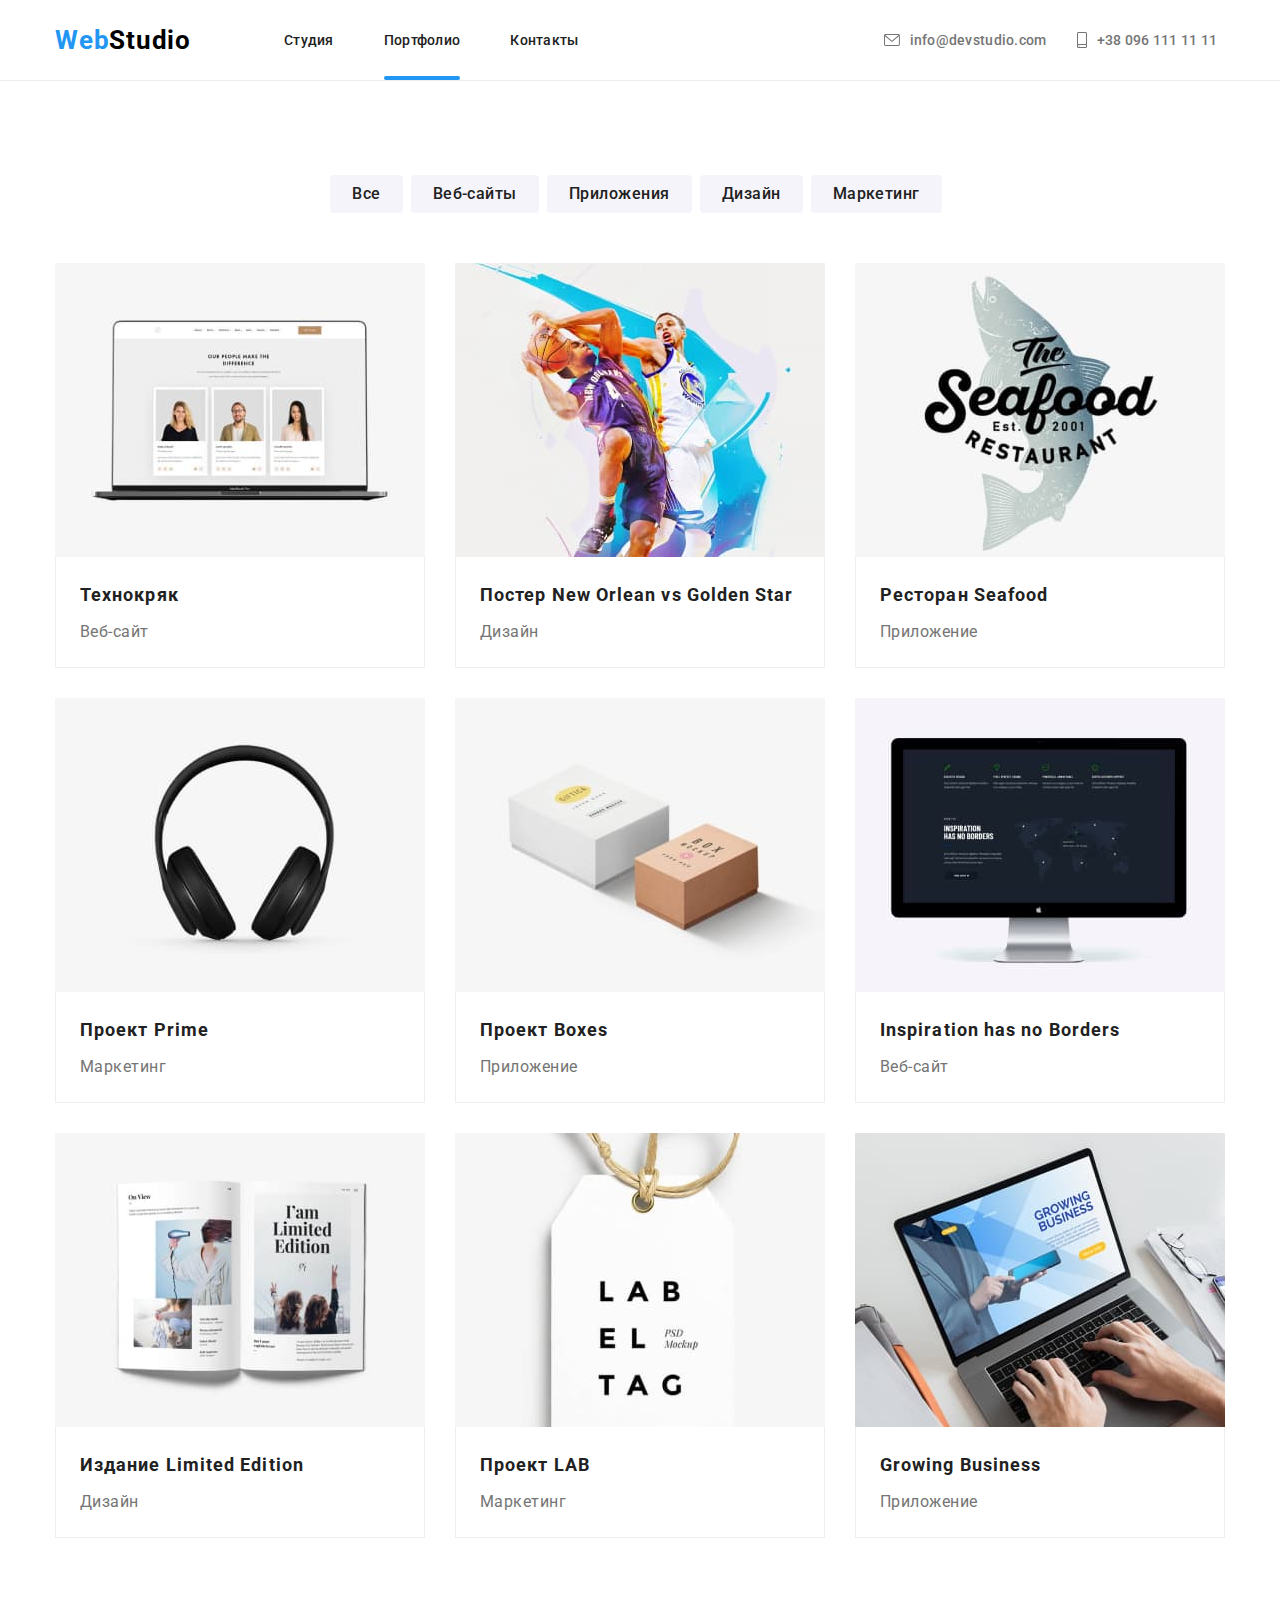
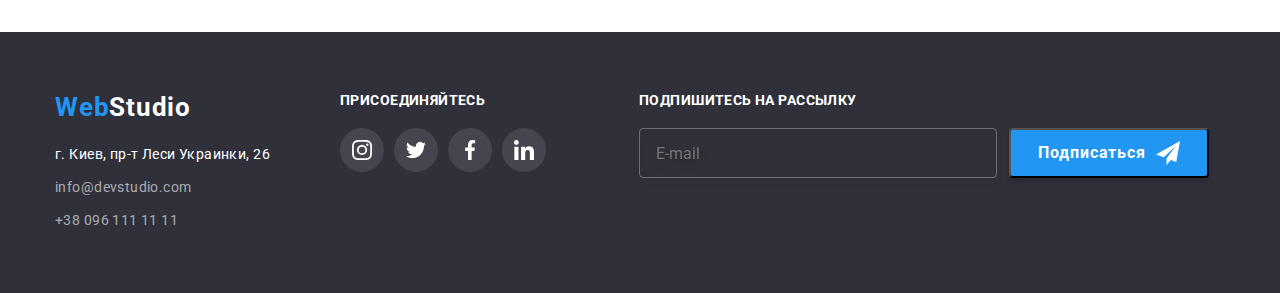
==== portfolio.html @ 7c9dad48 "Добавила размерку и оформление новых элементов из макета домашнего задания #6" ====
<!DOCTYPE html>
<html lang="ru">
<head>
    <meta charset="UTF-8">
    <meta name="viewport" content="width=device-width, initial-scale=1.0">
    <title>Портфолио</title>
    <link rel="stylesheet" href="https://cdnjs.cloudflare.com/ajax/libs/modern-normalize/1.0.0/modern-normalize.css">
    <link href="https://fonts.googleapis.com/css2?family=Raleway:wght@700&family=Roboto:wght@400;500;700;900&display=swap" rel="stylesheet">
    <link rel="stylesheet" href="css/styles.css"> 
</head>
<body>
    <header class="header ">
        <div class="container container-header">
        <nav class="navigation">
            <div class="logo-container">
            <a class="logo link" lang="en" href="./index.html" aria-label="webstudio logo"><span class="logo-web">Web</span>Studio</a> 
           </div>
            <ul class="navigation-list list">
                <li class="navigation-list-item">
                    <a class="navigation-list-link link" href="./index.html" >Студия
                    </a>
                </li>
                <li class="navigation-list-item">
                    <a class="navigation-list-link portfolio link" href="./portfolio.html">Портфолио</a>
                </li>
                <li class="navigation-list-item">
                    <a class="navigation-list-link link" href="">Контакты</a>
                </li>
            </ul>
            <address class="address ">
            <ul class="address-list list">
                <li class="address-list-item">
                  <a  
                  class="address-list-link link " href="mailto:info@devstudio.com">
                  <svg class="header-address-icon" width="16" height="12">
                    <use href="./images/symbol.svg#icon-envelope"></use>
                </svg>
                  info@devstudio.com</a>

                </li>
                <li class="address-list-item">
                   <a class="address-list-link link " href="tel:+380961111111">
                    <svg class="header-address-icon" width="10" height="16">
                        <use href="./images/symbol.svg#icon-smartphone"></use>
                    </svg>
                    +38 096 111 11 11</a>
                </li>
            </ul>
        </address>
        </nav>
    </div>
        
    </header>
    <main>
        <section class="Portfolio section">
            <div class="container ">
            <h2 class="visually-hidden">Портфолио</h2>
            <ul class="portfolio-btn-list list">
                <li><button class="portfolio-btn" type="button">Все</button></li>
                <li><button class="portfolio-btn" type="button">Веб-сайты</button></li>
                <li><button class="portfolio-btn" type="button">Приложения</button></li>
                <li><button class="portfolio-btn" type="button">Дизайн</button></li>
                <li><button class="portfolio-btn" type="button">Маркетинг</button></li> 
            </ul>
            <ul class="portfolio-gallery list ">
                <li class="portfolio-item" >
                    <div class="portfolio-thumb">
                        <img class="portfolio-img" width="370" height="294" src="./images/portfolio/img1.jpg" alt="сайт технокряка">

                        <div class="portfolio-overlay-thumb">
                            <p class="portfolio-overlay-text">Технокряк это современная площадка распространения коронавируса. Компании используют эту платформу для цифрового шпионажа и атак на защищённые сервера конкурентов.</p>
                         </div>  
                    </div>
                 
                    <div class="card-content">
                        <h3 class="portfolio-title" >Технокряк</h3>
                        <p  class="portfolio-text">Веб-сайт</p>
                    </div>
                
                </li>
                <li class="portfolio-item" >
                    <div class="portfolio-thumb">
                        <img class="portfolio-img" width="370" height="294" src="./images/portfolio/img2.jpg" alt="Постер New Orlean vs Golden Star">

                        <div class="portfolio-overlay-thumb">
                            <p class="portfolio-overlay-text">Технокряк это современная площадка распространения коронавируса. Компании используют эту платформу для цифрового шпионажа и атак на защищённые сервера конкурентов.</p>
                         </div>  
                    </div>
                    
                  
                    <div class="card-content">
                        <h3 class="portfolio-title poster">Постер <span lang="en">New Orlean vs Golden Star </span></h3>
                        <p class="portfolio-text">Дизайн</p>
                    </div>
                   
                </li>
                <li class="portfolio-item" >
                    <div class="portfolio-thumb"> 
                        <img class="portfolio-img" width="370" height="294" src="./images/portfolio/img3.jpg" alt="эмблема ресторана Seafood">

                        <div class="portfolio-overlay-thumb">
                            <p class="portfolio-overlay-text">Технокряк это современная площадка распространения коронавируса. Компании используют эту платформу для цифрового шпионажа и атак на защищённые сервера конкурентов.</p>
                         </div>  
                    </div>
                    
                  
                    <div class="card-content">
                        <h3 class="portfolio-title" >Ресторан Seafood</h3>
                        <p  class="portfolio-text">Приложение</p>
                    </div>
                    
                </li>
                <li class="portfolio-item" >
                    <div class="portfolio-thumb">
                        <img class="portfolio-img" width="370" height="294" src="./images/portfolio/img4.jpg" alt="черные наушники">

                        <div class="portfolio-overlay-thumb">
                            <p class="portfolio-overlay-text">Технокряк это современная площадка распространения коронавируса. Компании используют эту платформу для цифрового шпионажа и атак на защищённые сервера конкурентов.</p>
                         </div>  
                    </div>
                   
                
                    <div class="card-content">
                        <h3 class="portfolio-title" >Проект Prime</h3>
                        <p class="portfolio-text" >Маркетинг</p>
                    </div>
                </li>
                <li class="portfolio-item" >
                    <div class="portfolio-thumb">
                        <img class="portfolio-img" width="370" height="294" src="./images/portfolio/img5.jpg" alt="две коробки">

                        <div class="portfolio-overlay-thumb">
                            <p class="portfolio-overlay-text">Технокряк это современная площадка распространения коронавируса. Компании используют эту платформу для цифрового шпионажа и атак на защищённые сервера конкурентов.</p>
                         </div>  
                    </div>
                   
                 
                    <div class="card-content">
                        <h3 class="portfolio-title" >Проект Boxes</h3>
                    <p  class="portfolio-text">Приложение</p>
                    </div>
                </li>
                <li class="portfolio-item" >
                    <div class="portfolio-thumb">
                        <img class="portfolio-img" width="370" height="294" src="./images/portfolio/img6.jpg" alt="компьютер">

                        <div class="portfolio-overlay-thumb">
                            <p class="portfolio-overlay-text">Технокряк это современная площадка распространения коронавируса. Компании используют эту платформу для цифрового шпионажа и атак на защищённые сервера конкурентов.</p>
                         </div>  
                    </div>
                    
               
                    <div class="card-content">
                        <h3 class="portfolio-title" >Inspiration has no Borders</h3>
                    <p class="portfolio-text" >Веб-сайт</p>
                    </div>
                </li>
                <li class="portfolio-item" >
                    <div class="portfolio-thumb">
                        <img class="portfolio-img" width="370" height="294" src="./images/portfolio/img7.jpg" alt="открытая книга">

                        <div class="portfolio-overlay-thumb">
                            <p class="portfolio-overlay-text">Технокряк это современная площадка распространения коронавируса. Компании используют эту платформу для цифрового шпионажа и атак на защищённые сервера конкурентов.</p>
                         </div>  
                    </div>
                    
               
                    <div class="card-content">
                        <h3 class="portfolio-title" >Издание Limited Edition</h3>
                    <p class="portfolio-text" >Дизайн</p>
                    </div>
                </li>
                <li class="portfolio-item" >
                    <div class="portfolio-thumb">
                        <img class="portfolio-img" width="370" height="294" src="./images/portfolio/img8.jpg" alt="бирка">

                        <div class="portfolio-overlay-thumb">
                            <p class="portfolio-overlay-text">Технокряк это современная площадка распространения коронавируса. Компании используют эту платформу для цифрового шпионажа и атак на защищённые сервера конкурентов.</p>
                         </div>  
                    </div>
                    
              
                    <div class="card-content">
                        <h3 class="portfolio-title" >Проект LAB</h3>
                    <p class="portfolio-text" >Маркетинг</p>
                    </div>
                </li>
                <li class="portfolio-item" >
                    <div class="portfolio-thumb">
                        <img class="portfolio-img"  width="370" height="294" src="./images/portfolio/img9.jpg" alt="открытый ноутбук">

                        <div class="portfolio-overlay-thumb">
                            <p class="portfolio-overlay-text">Технокряк это современная площадка распространения коронавируса. Компании используют эту платформу для цифрового шпионажа и атак на защищённые сервера конкурентов.</p>
                         </div>  
                    </div>
                    
               
                    <div class="card-content">
                        <h3 class="portfolio-title" >Growing Business</h3>
                    <p class="portfolio-text" >Приложение</p>
                    </div>
                </li>
            </ul>
        </div>
        </section>
    </main>
    <footer class="footer">
        <div class="container">
         <ul class="all-footer list">
             <li class="address-part"> 
                <a class="footer-logo link" lang="en" href="./index.html" aria-label="webstudio logo"> <span class="logo-web">Web</span><span class="studio-logo">Studio</span></a> 
       
                <p class="address-location">г. Киев, пр-т Леси Украинки, 26</p>
                <address class="address-footer">
                    <ul class="footer-address list" >
                        <li class="footer-address-item">
                          <a class="footer-address-link link" href="mailto:info@devstudio.com">info@devstudio.com</a>
                        </li>
                        <li class="footer-address-item">
                           <a class="footer-address-link link" href="tel:+380961111111">+38 096 111 11 11</a>
                        </li>
                    </ul>
                    </address>
                   </li>
                 <li class="sosial-part">
                    <h3 class="footers-titles">Присоединяйтесь</h3>
                    <ul class="footer-sosial-list list">
                        <li class="footers-sosial-items">
                            <a class="footer-sosial-link"  href="">
                                <svg class="links-svg" >
                                    <use href="./images/symbol.svg#icon-instagram-footer"></use>
                                </svg>
                            </a>
                        </li>
                        <li class="footers-sosial-items">
                            <a class="footer-sosial-link"  href="">
                                <svg class="links-svg" >
                                    <use href="./images/symbol.svg#icon-twitter-footer"></use>
                                </svg>
                            </a>
                        </li>
                        <li class="footers-sosial-items">
                            <a class="footer-sosial-link"  href="">
                                <svg class="links-svg" >
                                    <use href="./images/symbol.svg#icon-facebook-footer"></use>
                                </svg>
                            </a>
                        </li>
                        <li class="footers-sosial-items">
                            <a class="footer-sosial-link"  href="">
                                <svg class="links-svg" >
                                    <use href="./images/symbol.svg#icon-linkedin-footer"></use>
                                </svg>
                            </a>
                        </li >
                        </ul>
                        <li class="sign-part">
                            <h3 class="footers-titles">Подпишитесь на рассылку</h3>
                            <form action="#" class="sign-part-wrapp">
                                <input type="email"  name="user-email" class="sign-up-input" placeholder="E-mail">
                                <button class="sign-btn" type="submit"> 
                                    <span class=" footers-titles-sign "> Подписаться </span>  
                                  <svg class="sign-svg"   width="24" height="24" >
                                      <use href="./images/symbol.svg#icon-send"></use>
                                  </svg>
                                </button>
                            </form>
                            
                          
                        </li>
                    </ul>
               
      
         

          
          
   
            
           
       
    </div>

    </footer>
    
    
</body>
</html>
---- css/styles.css ----
:root{
  --accent-color:#2196F3;
  --main-font:'Roboto', sans-serif;
  --secondary-font: "Raleway", sans-serif;  
}
html{
  box-sizing: border-box;
}

*,
*::before,
*::after {
  box-sizing: inherit;
  margin: 0;
  padding:0;
}

body {
  font-family: var(--main-font);
  font-style: normal;
}
img{
  display: block;

}
.list{
  list-style: none; 
}

.link {
  text-decoration: none;
}
.address {
  font-style: normal;
}
.container{
  width: 1200px;
  padding: 0 15px;
  margin: 0 auto;
}
.section{
  padding-top: 94px;
  padding-bottom: 94px;
}
.visually-hidden {
  position: absolute !important;
  clip: rect(1px 1px 1px 1px); /* IE6, IE7 */
  clip: rect(1px, 1px, 1px, 1px);
  padding: 0 !important;
  border: 0 !important;
  height: 1px !important;
  width: 1px !important;
  overflow: hidden;
}
.backdrop{
  position: fixed;
  top: 0;
  left: 0;
  width: 100%;
  height: 100%;
  background-color: rgba(0, 0, 0, 0.2);
  transition-duration: 250ms ;
  transition-timing-function:  cubic-bezier(0.4, 0, 0.2, 1);
  overflow-y: auto;
 
}

.is-hidden{
  opacity: 0;
  visibility: hidden;
  pointer-events: none;
  
}
.backdrop.is-hidden{
  opacity: 0;
  visibility: hidden;
  pointer-events: none;
  transition-duration: 250ms ;
  transition-timing-function:  cubic-bezier(0.4, 0, 0.2, 1);
  transition-delay: 250ms;
}

.backdrop.is-hidden.modal{
  transform: translate(-50% , -50%) scale(0) ;
  transition-duration:250ms ;
  transition-timing-function:  cubic-bezier(0.4, 0, 0.2, 1);
  transition-delay: 0ms;
}
.modal-wrapper{
  display: flex;
  justify-content: center;
  align-items: center;
  min-height: 100%;
  padding: 15px;
}
.modal{
  position: relative;
  transform:  scale(1);
  width: 528px;
  height: 581px;
  background-color: #FFFFFF;
  transition-duration: 250ms ;
  transition-timing-function: cubic-bezier(0.4, 0, 0.2, 1);
  transition-delay: 250ms;
  padding: 40px;

}
.modal-form{
  display: flex;
  flex-direction: column;
}
.close-btn{
  position: absolute;
  top: 8px;
  right:8px;
  width: 30px;
  height: 30px;
  border-radius: 50%;
  background-color: #FFFFFF;
  border: 1px solid rgba(0, 0, 0, 0.1);
  cursor: pointer;
}




/*  =========== HEADER  ============ */
.header{
  border-bottom: 1px solid #ECECEC; 
}
.container-header{
  display: flex;
  align-items: center;
  justify-content: space-between;
  height: 80px;   
}


.navigation{
  display: flex;
  align-items: center;
}

.navigation-list{
  display: flex;
  
}
.navigation-list-item:not(:last-child){
margin-right: 50px;
}


 .navigation-list-link.studio::after{
   content: "";
   position: absolute;
   left: 0;
   bottom: 0 ;
   display: block;
   width: 100%;
   height: 4px;
   border-radius: 2px;
   background-color: var(--accent-color);
 }
  .navigation-list-link.portfolio::after{
  content: "";
  position: absolute;
  left: 0;
  bottom: 0 ;
  display: block;
  width: 100%;
  height: 4px;
  border-radius: 2px;
  background-color: var(--accent-color);
}


.address-list{
  display: flex; 
}
.address-list-item:not(:last-child){
  margin-right: 30px;
 }

.address{
  margin-left: 305px;
}
.logo-container{
display: flex;
}
.logo{
 
  font-family:var(--secondary-font)
  font-style: normal;
  font-weight: 700;
  font-size: 26px;
  line-height: 1.192;
  letter-spacing: 0.03em;
  color: #000000;
  margin-right:93px;
 
}

.logo-web{
  color: #2196F3;
}
.studio-logo{
  color: #FFFFFF;
}
.address-list{
display: flex;

}
.address-list-link{
display: flex;
align-items: center;
font-weight: 500;
font-size: 14px;
line-height: 1.143;
letter-spacing: 0.02em;
color: #757575;

transition-duration: 250ms ;
transition-timing-function:cubic-bezier(0.4, 0, 0.2, 1) ;
}
.header-address-icon{
margin-right: 10px;
fill: currentColor;

}
.navigation-list-link{
  position: relative;
  font-weight: 500;
  font-size: 14px;
  line-height: 1.143;
  letter-spacing: 0.02em;
  color: #212121;
  padding-top: 32px;
  padding-bottom: 32px;


  
  transition-duration: 250ms ;
  transition-timing-function:cubic-bezier(0.4, 0, 0.2, 1) ;
}

.navigation-list-link:hover,
.navigation-list-link:focus{
color:var(--accent-color); 
cursor: pointer;
}

.address-list-link:hover,
.address-list-link:focus{
color:var(--accent-color);
color:var(--accent-color);
cursor: pointer;
}








/*  ============END  HEADER  ============ */

/*  =========== HERO  ============ */

.overlay{
  max-width: 1600px;
  height: 600px;
  margin: 0 auto;
  background-image:linear-gradient(
    rgba(47, 48, 58, 0.8),
    rgba(47, 48, 58, 0.8)),
   url(../images/hero/hero.jpg);
  background-color: #2F303A;
  background-size: cover;
  background-position: center;
  text-align: center;
  padding-top: 200px;
  padding-bottom: 200px;
}


.hero-title{
font-weight: 900;
font-size: 44px;
line-height: 1.364;
text-align: center;
letter-spacing: 0.06em;
text-transform: uppercase;
color: #FFFFFF;
margin-bottom: 30px;
margin-left: auto;
margin-right: auto;
}

.hero-btn,
.modal-form-btn{
display: block;
padding: 10px 32px;
font-weight: 700;
border: 0;
border-radius: 4px;
font-size: 16px;
line-height: 1.875;
display: inline;
align-items: center;
text-align: center;
letter-spacing: 0.06em;
color: #FFFFFF;
box-shadow: 0px 4px 4px rgba(0, 0, 0, 0.15);
background-color: var(--accent-color);


}
.modal-form-btn{
align-self: center;
margin-top: 30px ;

}


/*  =========== END HERO  ============ */

/*  =========== BENEFITS  ============ */ 
.benefits-list{
  display: flex;
 justify-content: space-between;
}

.benefits-list >li {
 flex-basis: 270px;
 margin-right: 30px;
}
.benefits-list >li:last-child{
   margin-right: 0px;
}
.benefits-title{
font-weight: 700;
font-size: 14px;
line-height: 1.143;
letter-spacing: 0.03em;
text-transform: uppercase;
color: #212121;
margin-bottom: 10px;

}
.benefits-description{
font-weight: 400;
font-size: 14px;
line-height: 1.714;
letter-spacing: 0.03em;
color: #757575;
}
.benefits-list-item::before{
content: '';
display: block;
height: 120px;
background-repeat: no-repeat;
background-position: center;
background-color: #F5F4FA;
border-radius: 4px;
margin-bottom: 30px;
}
.icon-vector::before{
background-image: url(../images/features/vector.svg);
}

.icon-clock::before{
background-image: url(../images/features/clock.svg);
}
.icon-diagram::before{
background-image: url(../images/features/diagram.svg);
}
.icon-astronaut::before{
background-image: url(../images/features/astronaut.svg);
}




/*  =========== END BENEFITS  ============ */

/*  =========== WHAT WE DO   ============ */ 
.section-title {

  margin-bottom: 50px;
  text-align: center;
  font-weight: 700;
  font-size: 36px;
  line-height: 1.167;
  letter-spacing: 0.03em;
  align-items: center;
}
.whatwedo-list{
  display: flex;
}
.whatwedo-list> li {
  margin-right: 30px;
}
.whatwedo-list> li:last-child {
  margin-right: 0px;
}
.whatwedo-title{
  font-weight: 700;
  font-size: 14px;
  line-height: 1.143;
  letter-spacing: 0.03em;
  text-align: center;
  text-transform: uppercase;
  color:#FFFFFF;
}
.whatwedo-thumb{
  position: relative;
}
.whatwedo-title{
  display: flex
  margin: 0auto;
  padding: 27px 0px ;

  position: absolute;

  width: 370px;
  height: 70px;
  background: rgba(47, 48, 58, 0.8);
  transform: translate(0,-70px)
}

/*  =========== END WHAT WE DO   ============ */

/*  =========== OUR TEAM   ============ */ 
.team {
  background: #f5f4fa;
}
.team-list{
  display: flex;
}
.team-list> li {
  margin-right: 30px;
  background: #ffffff;
  box-shadow: 0px 1px 3px rgba(0, 0, 0, 0.12), 0px 1px 1px rgba(0, 0, 0, 0.14), 0px 2px 1px rgba(0, 0, 0, 0.2);
  border-radius: 0px 0px 4px 4px;

}
.team-list > li:last-child {
  margin-right: 0px;
}
.team-list-img{
  margin-bottom: 30px;
}
.member-name{
font-weight: 500;
font-size: 16px;
line-height: 1.186;
text-align: center;
letter-spacing: 0.03em;
color: #212121;
margin-bottom: 10px;
}

.member-profession{
font-weight: 400;
font-size: 16px;
line-height: 1.186;
letter-spacing: 0.03em;
color: #757575;
text-align: center;
margin-bottom: 16px;
}
.sosial-list{
  display: flex;
  margin-bottom: 24px;
  margin-right: 32px;
  margin-left: 32px;
  justify-content: space-between;
  
}
.sosial-link{
  display: flex;
  width: 44px;
  height: 44px;
  align-items: center;
  justify-content: center;
  border-radius: 50%;
  color: #afb1b8;

  transition-duration: 250ms ;
  transition-timing-function:cubic-bezier(0.4, 0, 0.2, 1)
}
.links-svg{
 width: 20px;
 height: 20px;
 fill: currentColor;
}
 .sosial-link:hover,
 .sosial-link:focus{
  color: #ffffff;
  background-color: var(--accent-color);
  cursor: pointer;
}


  /*  ===========CLIENTS  ============ */
  .clients-list{
    display: flex;
    justify-content: space-between;
    
  }
 .clients-item-pic{
  display: flex;
  width: 170px;
  height: 90px;
  color:#AFB1B8;
  border: 1px solid #AFB1B8;
  box-sizing: border-box;
  border-radius: 4px;   
  align-items: center;
  justify-content: center;


  transition-duration: 250ms ;
  transition-timing-function:cubic-bezier(0.4, 0, 0.2, 1)
}
.clients-svg{
 fill:currentColor ;
}
.clients-item-pic:hover{
  color: var(--accent-color);
  border-color:var(--accent-color)
}

 /*  ===========END CLIENTS ============ */
/*  ===========END  OUR TEAM   ============ */

/*  ===========FOOTER ============ */
.footer{
  background: #2F303A; 
  padding-top:60px ;
  padding-bottom:60px ;
}
.footer.address{
    display: block;
}
.footer-logo {
  display: inline-block;
  font-family:var(--secondary-font)
  font-style: normal;
  font-weight: 700;
  font-size: 26px;
  line-height: 1.192;
  letter-spacing: 0.03em;
  color: #000000;
  margin-bottom: 20px;
}
.footers-titles{
font-style: normal;
font-weight: 700;
font-size: 14px;
line-height: 1.143;
letter-spacing: 0.03em;
text-transform: uppercase;
color: #FFFFFF;
margin-bottom: 20px;
}



.address-location{
  font-weight: 400;
  font-size: 14px;
  line-height: 1.714;
  letter-spacing: 0.03em;
  color: #FFFFFF;
  margin-bottom: 9px;
  }
  .footer-address-link{
      font-style: normal;
      font-weight: 400;
      font-size: 14px;
      line-height: 1.714;
      letter-spacing: 0.03em;
      color: rgba(255, 255, 255, 0.6);


      transition-duration: 250ms ;
      transition-timing-function:cubic-bezier(0.4, 0, 0.2, 1)
  }
  .footer-address-link:hover,
  .footer-address-link:focus{
    color:var(--accent-color);
  }
  .footer-address-item:not(:last-child){
      margin-bottom: 9px;
  }
  .footer-sosial-list{
    display: flex;
  }
   .footer-sosial-link{
    display: flex;
    width: 44px;
    height: 44px;
    align-items: center;
    justify-content: center;
    border-radius: 50%;
    background: rgba(255, 255, 255, 0.1);


    transition-property: background-color;
    transition-duration: 250ms ;
    transition-timing-function:cubic-bezier(0.4, 0, 0.2, 1) ;
   
   }
   .footers-sosial-items:not(:last-child){
    margin-right: 10px;
  }
   .footer-sosial-link:hover{
    background-color: var(--accent-color);
   }
   .all-footer{
     display: flex;
   }
   .address-part{
     margin-right: 70px;
   }
  .sosial-part{
    margin-right: 93px;
  }
 
   
    /*  ===========END FOOTER ============ */

     /*  ===========PORTFOLIO ============ */
    
     .portfolio-btn-list{
         display: flex;
         justify-content: center;
         margin-bottom: 50px;
     }
    
     .portfolio-btn{
         margin-right: 8px;
     }
     .portfolio-btn{
      padding: 6px 22px;
      border-style: none;
      border-radius: 4px;
      background-color: #f5f4fa;
      color: #212121;
      font-family: Roboto;
      font-style: normal;
      font-weight: 500;
      font-size: 16px;
      line-height: 1.625;
      text-align: center;
      letter-spacing: 0.03em;


      transition-duration: 250ms ;
      transition-timing-function:cubic-bezier(0.4, 0, 0.2, 1) ;
    }
    .portfolio-btn:hover,
    .portfolio-btn:focus{
      color: #FFFFFF;
      background: var(--accent-color);
    }
    .portfolio-title{
    font-style: normal;
    font-weight: 700;
    font-size: 18px;
    line-height: 2;
    letter-spacing: 0.06em;
    color: #212121;
    
    }
    .portfolio-text{
    font-weight: 400;
    font-size: 16px;
    line-height: 1.875;
    letter-spacing: 0.03em;
    color: #757575;
    }
    .portfolio-gallery{
        display: flex;
        flex-wrap: wrap;
    }
   
    .portfolio-item{
      width: 370px;
      margin-right: 30px;
      margin-bottom: 30px;

      transition-duration: 250ms ;
      transition-timing-function:cubic-bezier(0.4, 0, 0.2, 1)
    }
    .poster{
      padding-left: 0px;
      padding-right: 0px;
    }
    .card-content{
      background: #FFFFFF;
      border-right: 1px solid #EEEEEE;
      border-left:  1px solid #EEEEEE;
      border-bottom:  1px solid #EEEEEE;
      box-sizing: border-box;
      padding-left: 24px;
      padding-right: 24px;
      padding-top: 20px;
      padding-bottom: 20px;
      
      /*border-bottom-right-radius: ;
      border-bottom-left-radius: ;
      overflow:hidden*/
    }
    .portfolio-title{
      margin-bottom: 4px;
    }
    .portfolio-item:nth-child(3n){
      margin-right: 0px;
  }
  .portfolio-item:nth-last-child(-n+3) {
      margin-bottom: 0px;
  }
  .portfolio-item:hover,
  .portfolio-item:focus{
    box-shadow: 0px 1px 1px rgba(0, 0, 0, 0.12), 0px 4px 4px rgba(0, 0, 0, 0.06), 1px 4px 6px rgba(0, 0, 0, 0.16);
}
 .portfolio-thumb{
   position: relative;
   overflow: hidden;
 }
 .portfolio-thumb::after{
   display: inline-block;
   content: "";
   position: absolute;
   width: 100%;
   height: 100%;
   top: 0;
   left: 0;
   z-index: 1;

   background: rgba(33, 150, 243, 0.9);
   opacity: 0;
   transform: translateY(100%);
   
 }

 .portfolio-thumb:hover::after{
   opacity: 1;
   transform: translateY(0%);
   transition-duration: 250ms ;
   transition-timing-function:cubic-bezier(0.4, 0, 0.2, 1) ;

 }
 .portfolio-overlay-thumb{
  display:inline-block;
  position: absolute; ;
  top: 0;
  left: 0;
  z-index: 2;
  
  
 
 }
 .portfolio-overlay-text{
  padding: 63px 24px;
  font-weight: 400;
  font-size: 18px;
  line-height: 1,56;
  letter-spacing: 0.03em;
  color: #FFFFFF;
  opacity: 0
  
   }
 .portfolio-thumb:hover .portfolio-overlay-text{
   opacity: 1;
   transition-duration: 250ms ;
   transition-timing-function:cubic-bezier(0.4, 0, 0.2, 1) ;
 }



.modal-form-title{
font-weight: 700;
font-size: 20px;
line-height:1,15;
text-align: center;
letter-spacing: 0.03em;
color: #212121;
margin-bottom: 30px;
}
.modal-form-input{
  display: block;
  width: 100%;
  height: 40px;
  border: 1px solid rgba(33, 33, 33, 0.2);
  border-radius: 4px;
  margin-top: 4px;
  margin-bottom: 10px;
  padding-left: 42px;
}
.modal-form-input:focus +.modal-icon-svg{
 fill:var(--accent-color) ;
 transition-duration: 250ms ;
 transition-timing-function:cubic-bezier(0.4, 0, 0.2, 1) ;
}
.user-message:focus{
  transition-duration: 250ms ;
  transition-timing-function:cubic-bezier(0.4, 0, 0.2, 1) ;
}
.modal-form-input:focus,
.user-message:focus{
outline: none;
border: 1px solid var(--accent-color)  ;
}

.user-message{
height: 120px;
width: 100%;
border: 1px solid rgba(33, 33, 33, 0.2);
border-radius: 4px;
resize: none;
padding-left: 16px;
padding-top: 12px;
margin-bottom: 20px;
margin-top: 4px;
}
.modal-form-field textarea::placeholder{
font-weight: 400;
font-size: 12px;
line-height: 1,16;
letter-spacing: 0.01em;
color: rgba(117, 117, 117, 0.5);
}
.modal-form-wrapp{
position: relative;
display: block;
}

.modal-icon-svg{
position: absolute;
width: 18px;
height: 18px;
top: 50%;
left: 12px;
transform: translateY(-50%);

}
.form-label{

font-weight: 400;
font-size: 12px;
line-height: 1,16;
letter-spacing: 0.01em;
color: #757575;
}
.modal-link{
display: inline-block;
}

.checkbox{
-webkit-appearance:none;
  -moz-appearance:none;
       appearance:none;

     position: absolute;
}

.checkbox-icon{
display: flex;
align-items: center;
width: 16px;
height: 15px;
border: 2px solid  #212121;
border-radius: 4px;
margin-right: 8.38px;
}
.checkbox:checked + .checkbox-icon{
background-color: var(--accent-color);
border-color: var(--accent-color);
background-image: url(../images/icon\ check.svg);
background-size: contain;
background-origin: border-box;

}
.checkbox:checked ~ .checkbox-icon {
transition-duration: 250ms ;
transition-timing-function:cubic-bezier(0.4, 0, 0.2, 1) ;
}

.check-label{
display: flex;
align-items: center;
}
.policy-text{
font-weight: 400;
font-size: 14px;
line-height:1,71;
letter-spacing: 0.03em;
color: #757575;
}
.sign-btn{
display: flex;
align-items:center ;
justify-content: center;
width: 200px;
height: 50px;
background: #2196F3;
box-shadow: 0px 4px 4px rgba(0, 0, 0, 0.15);
border-radius: 4px;  

}
.footers-titles-sign{
text-transform: initial;
font-weight: 700;
font-size: 16px;
line-height: 1,87px;
letter-spacing: 0.06em;
color: #FFFFFF;
margin-right: 10px;

}
.sign-up-input{
width: 358px;
height: 50px;
border: 1px solid rgba(255, 255, 255, 0.3);
filter: drop-shadow(0px 4px 4px rgba(0, 0, 0, 0.15));
border-radius: 4px;
margin-right: 12px;
background-color: transparent;
padding-left: 16px;

}
.sign-up-input:focus,
.sign-btn:focus{
cursor: pointer;

}
.sign-part-wrapp{
display: flex;
}
.sign-svg{
display: flex;

}
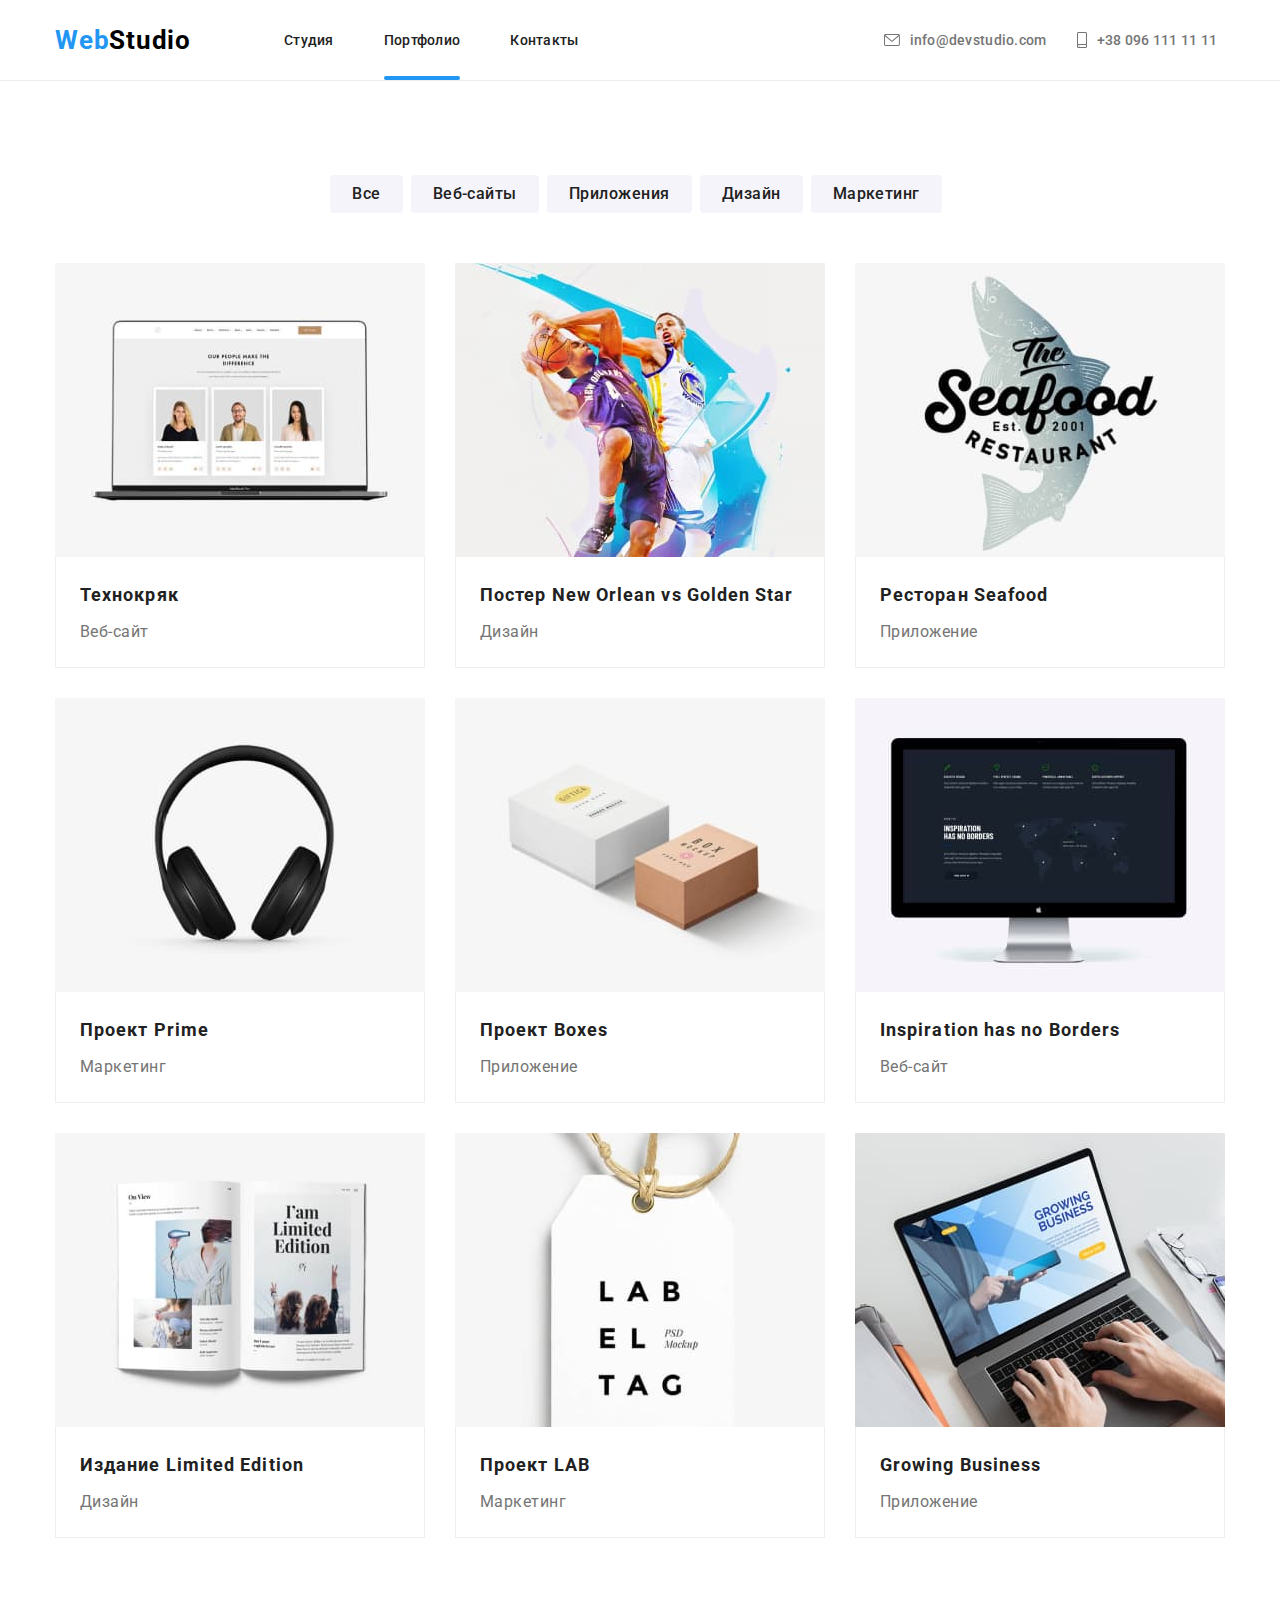
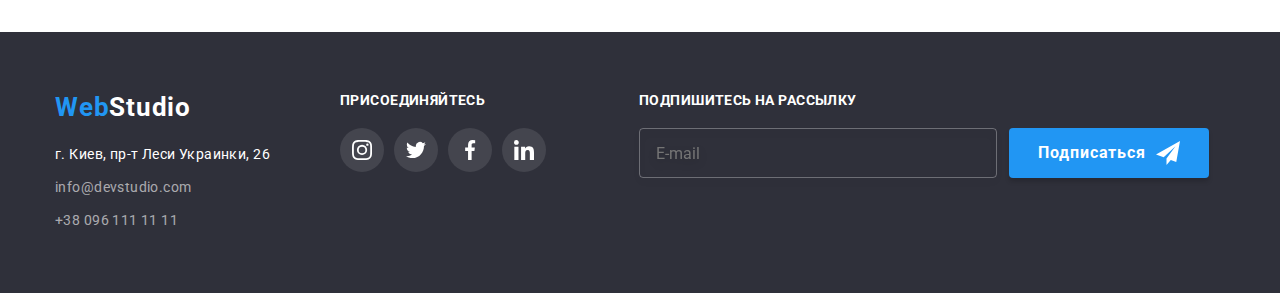
==== commit 3bb48a7c: "дополнила" ====
--- a/portfolio.html
+++ b/portfolio.html
@@ -64,13 +64,14 @@
             </ul>
             <ul class="portfolio-gallery list ">
                 <li class="portfolio-item" >
+                    
                     <div class="portfolio-thumb">
                         <img class="portfolio-img" width="370" height="294" src="./images/portfolio/img1.jpg" alt="сайт технокряка">
 
                         <div class="portfolio-overlay-thumb">
                             <p class="portfolio-overlay-text">Технокряк это современная площадка распространения коронавируса. Компании используют эту платформу для цифрового шпионажа и атак на защищённые сервера конкурентов.</p>
                          </div>  
-                    </div>
+                        </div>
                  
                     <div class="card-content">
                         <h3 class="portfolio-title" >Технокряк</h3>
--- a/css/styles.css
+++ b/css/styles.css
@@ -745,6 +745,7 @@
    background: rgba(33, 150, 243, 0.9);
    opacity: 0;
    transform: translateY(100%);
+   transition: 250ms cubic-bezier(0.4, 0, 0.2, 1) ;
    
  }
 
@@ -769,10 +770,12 @@
   padding: 63px 24px;
   font-weight: 400;
   font-size: 18px;
-  line-height: 1,56;
+  line-height: 1.56;
   letter-spacing: 0.03em;
   color: #FFFFFF;
   opacity: 0
+  
+  
   
    }
  .portfolio-thumb:hover .portfolio-overlay-text{
@@ -782,11 +785,10 @@
  }
 
 
-
 .modal-form-title{
 font-weight: 700;
 font-size: 20px;
-line-height:1,15;
+line-height:1.15;
 text-align: center;
 letter-spacing: 0.03em;
 color: #212121;
@@ -831,10 +833,14 @@
 .modal-form-field textarea::placeholder{
 font-weight: 400;
 font-size: 12px;
-line-height: 1,16;
+line-height: 1.16;
 letter-spacing: 0.01em;
 color: rgba(117, 117, 117, 0.5);
 }
+.modal-link{
+  color:var(--accent-color) ;
+}
+
 .modal-form-wrapp{
 position: relative;
 display: block;
@@ -853,7 +859,7 @@
 
 font-weight: 400;
 font-size: 12px;
-line-height: 1,16;
+line-height: 1.16;
 letter-spacing: 0.01em;
 color: #757575;
 }
@@ -869,26 +875,30 @@
      position: absolute;
 }
 
-.checkbox-icon{
-display: flex;
-align-items: center;
-width: 16px;
-height: 15px;
-border: 2px solid  #212121;
-border-radius: 4px;
-margin-right: 8.38px;
-}
-.checkbox:checked + .checkbox-icon{
-background-color: var(--accent-color);
-border-color: var(--accent-color);
-background-image: url(../images/icon\ check.svg);
-background-size: contain;
-background-origin: border-box;
-
-}
-.checkbox:checked ~ .checkbox-icon {
-transition-duration: 250ms ;
-transition-timing-function:cubic-bezier(0.4, 0, 0.2, 1) ;
+
+.check-label::before{
+  content: "";
+  display: flex;
+  align-items: center;
+  width: 16px;
+  height: 15px;
+  border: 2px solid  #212121;
+  border-radius: 2px;
+  margin-right: 8.38px;
+}
+.checkbox:checked+.check-label::before{
+  background-color: var(--accent-color);
+  border-color:var(--accent-color) ;
+  background-image: url(../images/icon\ check.svg);
+  background-size: contain;
+  background-origin: border-box;
+  transition-duration: 250ms ;
+  transition-timing-function:cubic-bezier(0.4, 0, 0.2, 1) ;
+
+}
+
+.sign-part-wrapp input {
+  color: rgba(255, 255, 255, 0.6);
 }
 
 .check-label{
@@ -898,7 +908,7 @@
 .policy-text{
 font-weight: 400;
 font-size: 14px;
-line-height:1,71;
+line-height:1.71;
 letter-spacing: 0.03em;
 color: #757575;
 }
@@ -911,13 +921,14 @@
 background: #2196F3;
 box-shadow: 0px 4px 4px rgba(0, 0, 0, 0.15);
 border-radius: 4px;  
+border-color: transparent;
 
 }
 .footers-titles-sign{
 text-transform: initial;
 font-weight: 700;
 font-size: 16px;
-line-height: 1,87px;
+line-height: 1.87px;
 letter-spacing: 0.06em;
 color: #FFFFFF;
 margin-right: 10px;
@@ -938,6 +949,7 @@
 .sign-btn:focus{
 cursor: pointer;
 
+
 }
 .sign-part-wrapp{
 display: flex;
@@ -945,4 +957,4 @@
 .sign-svg{
 display: flex;
 
-}+}
